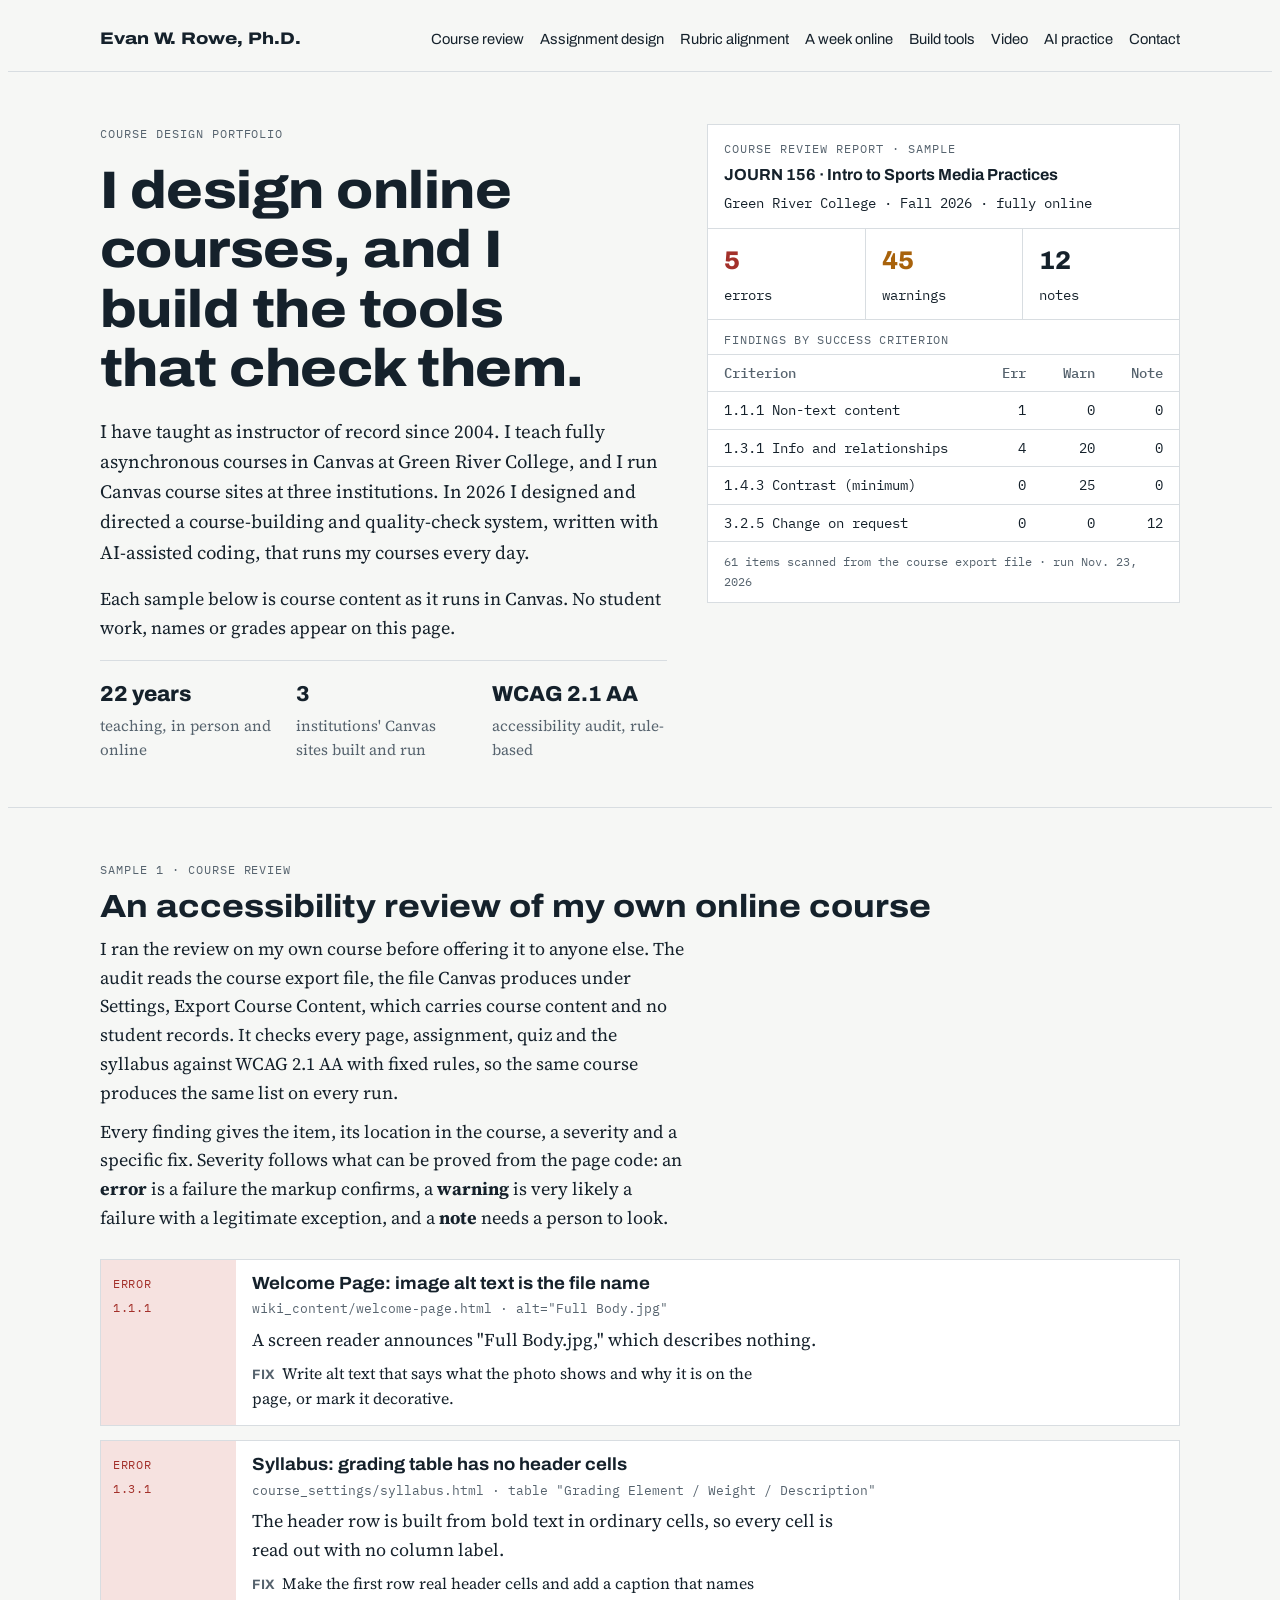
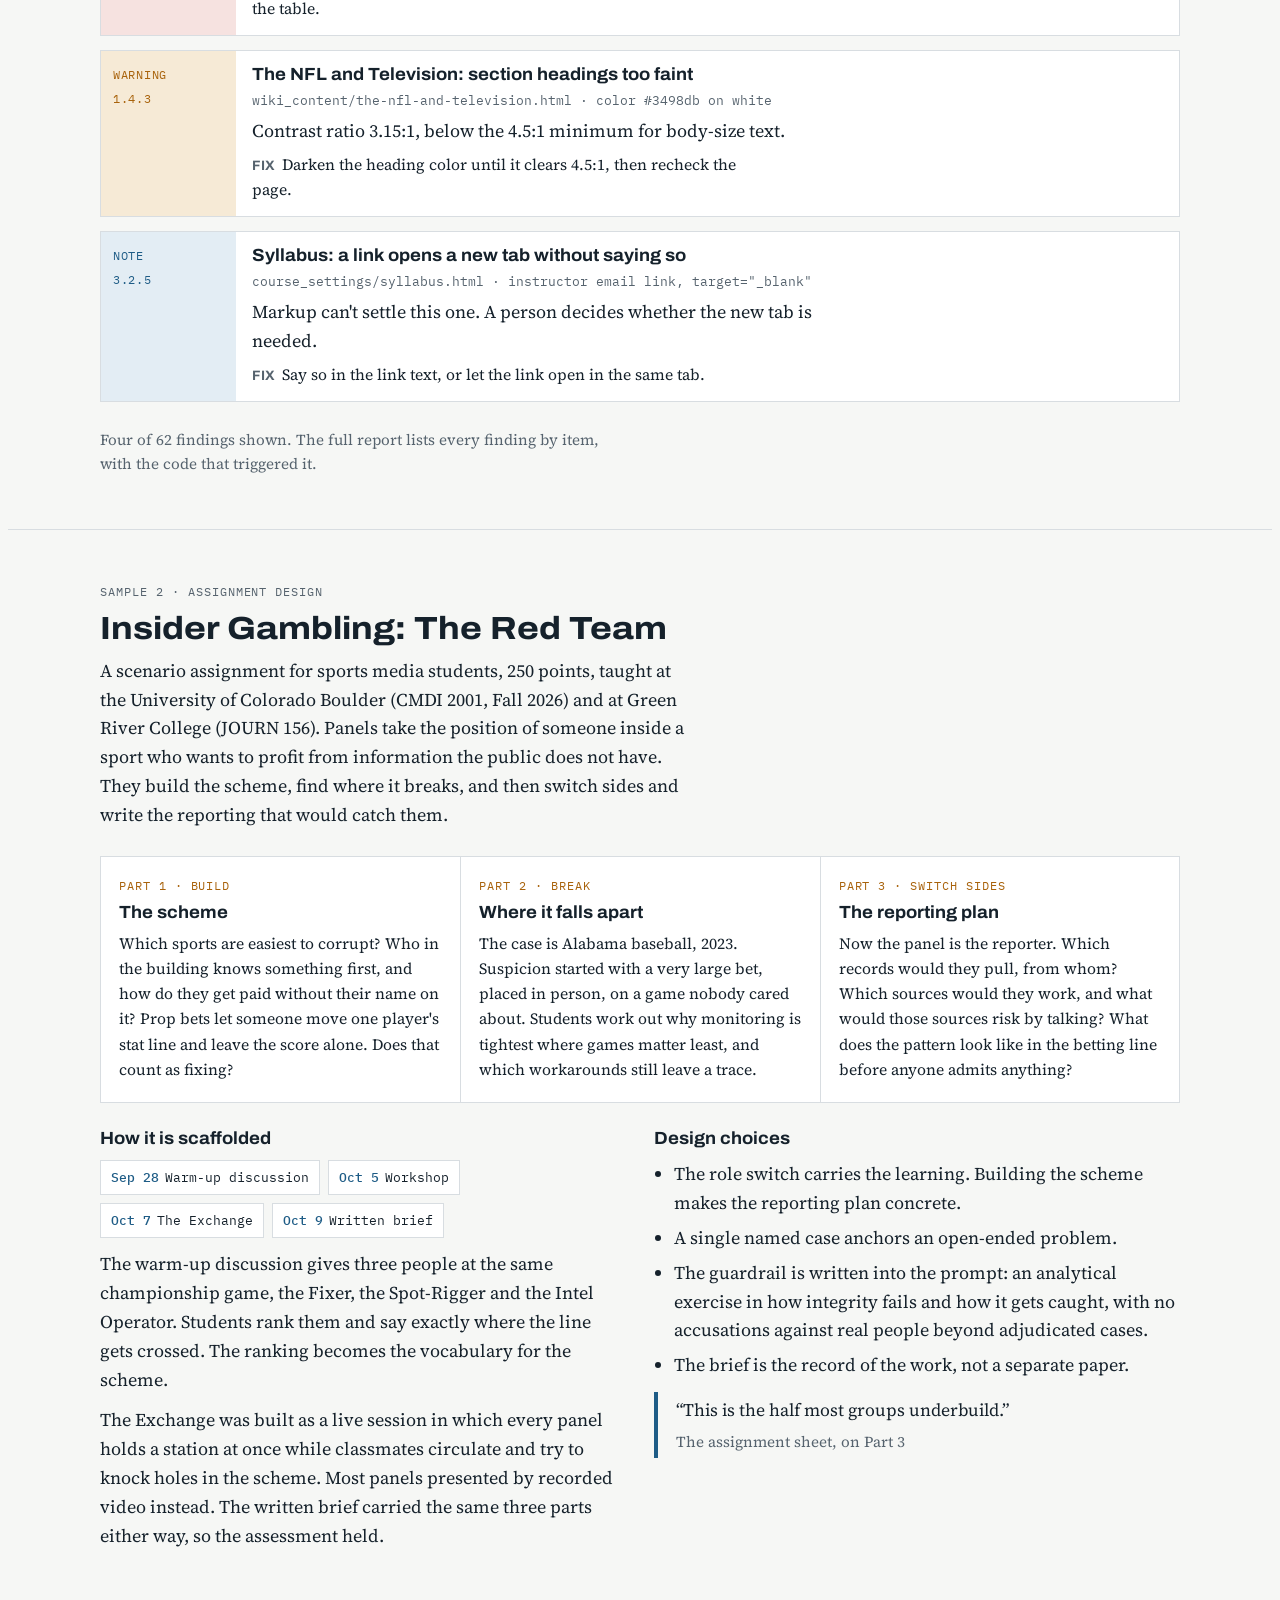
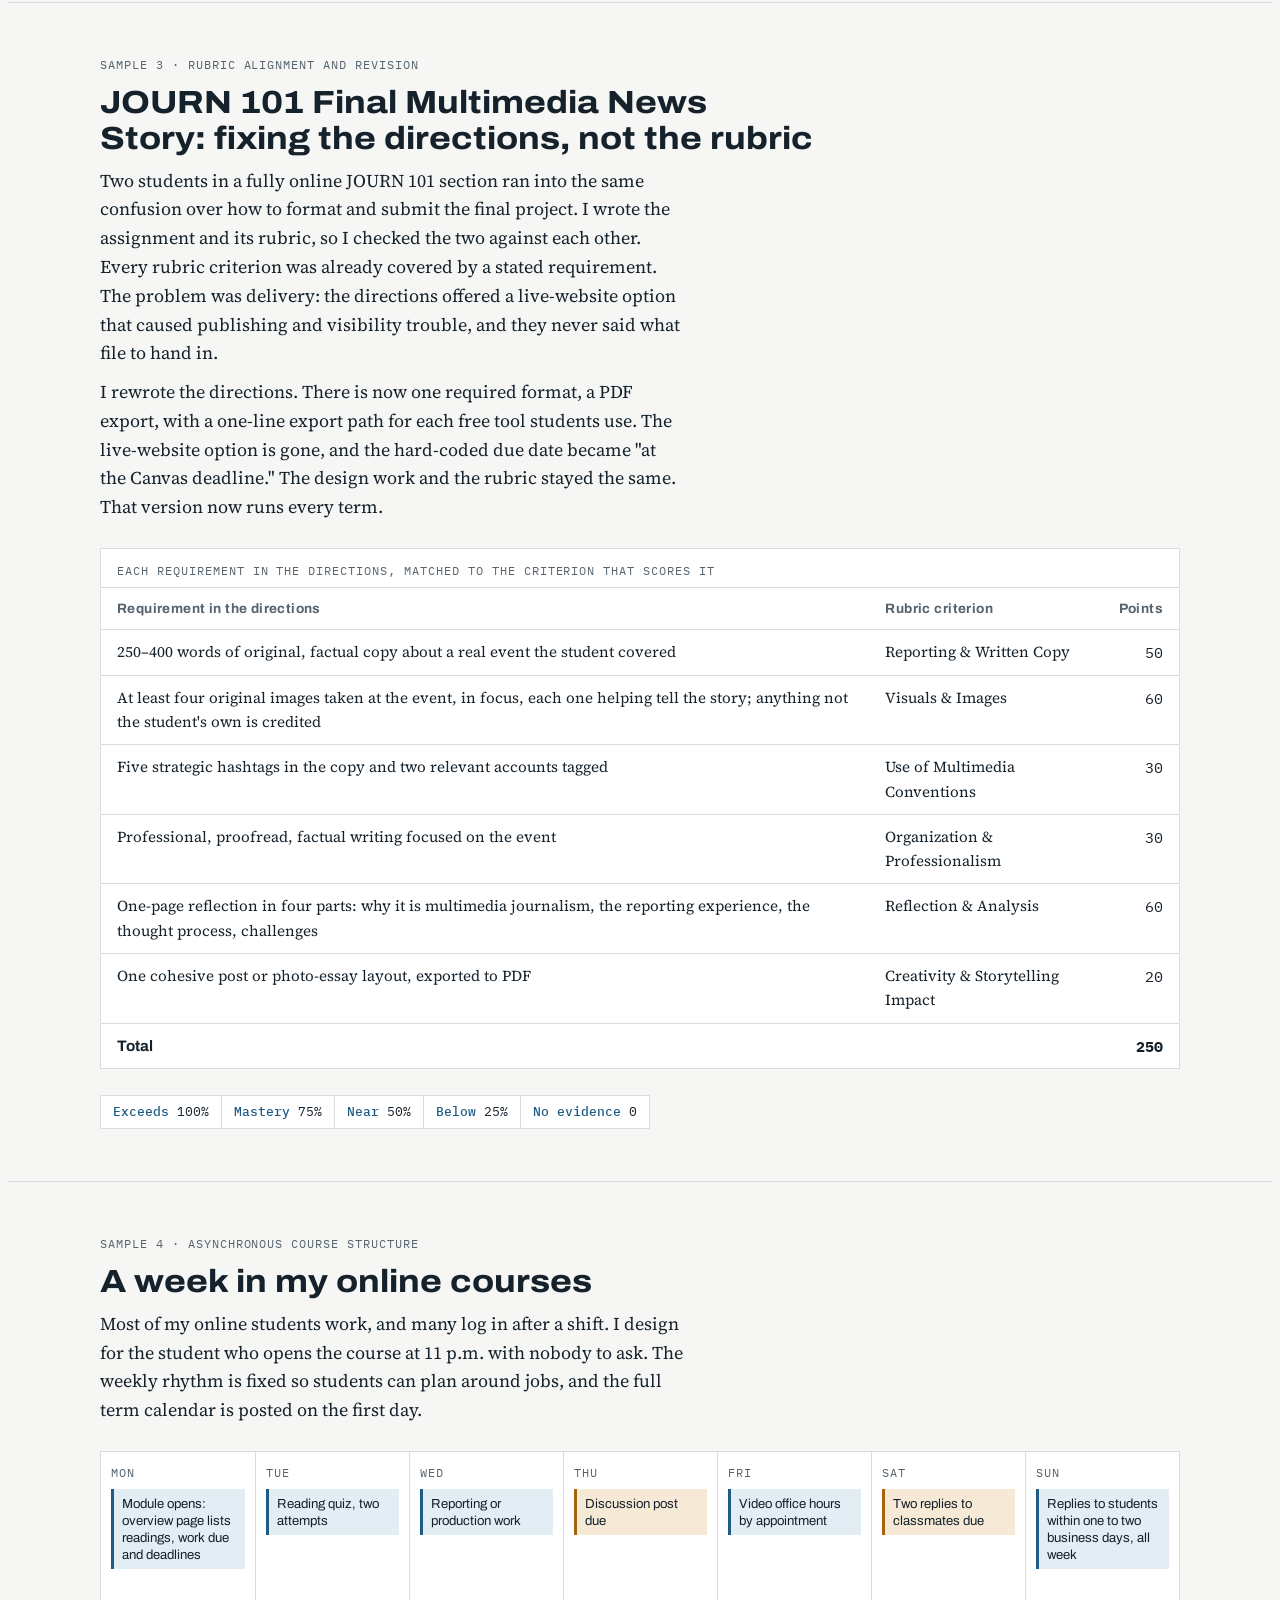
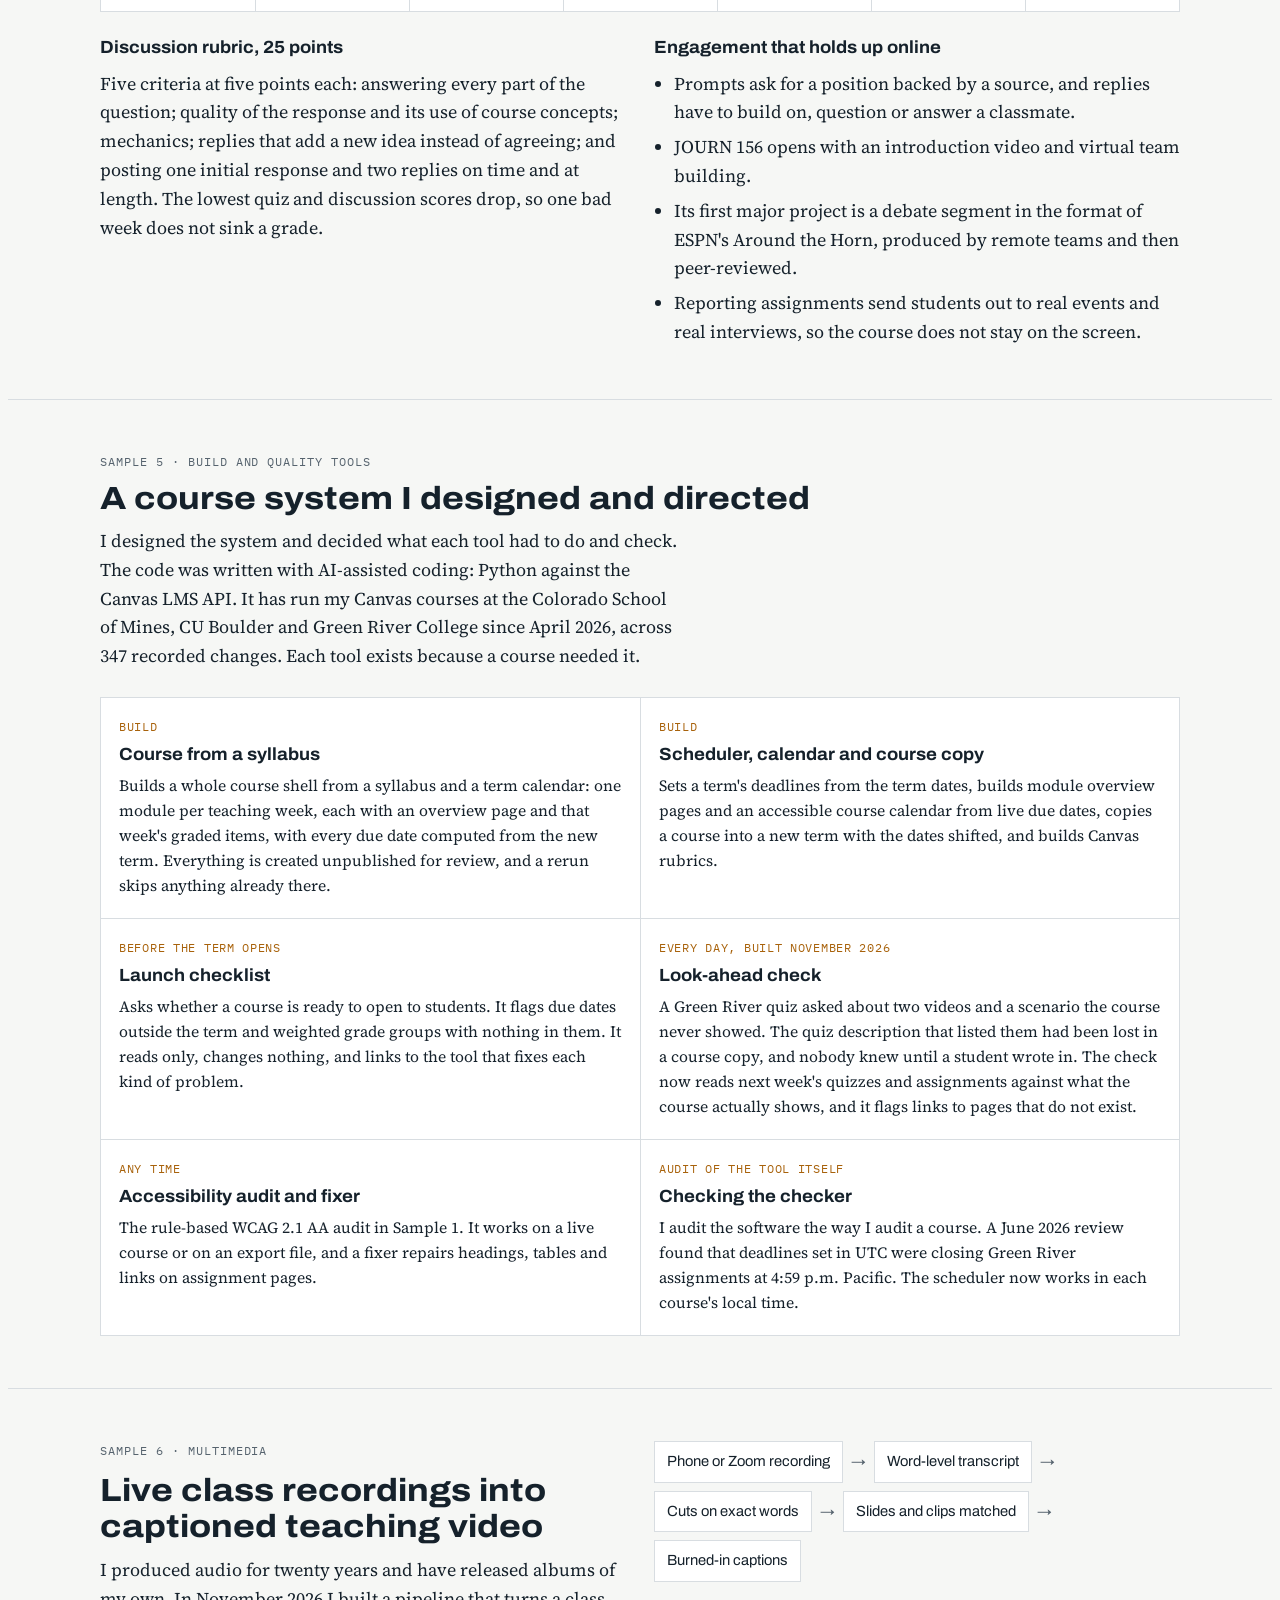
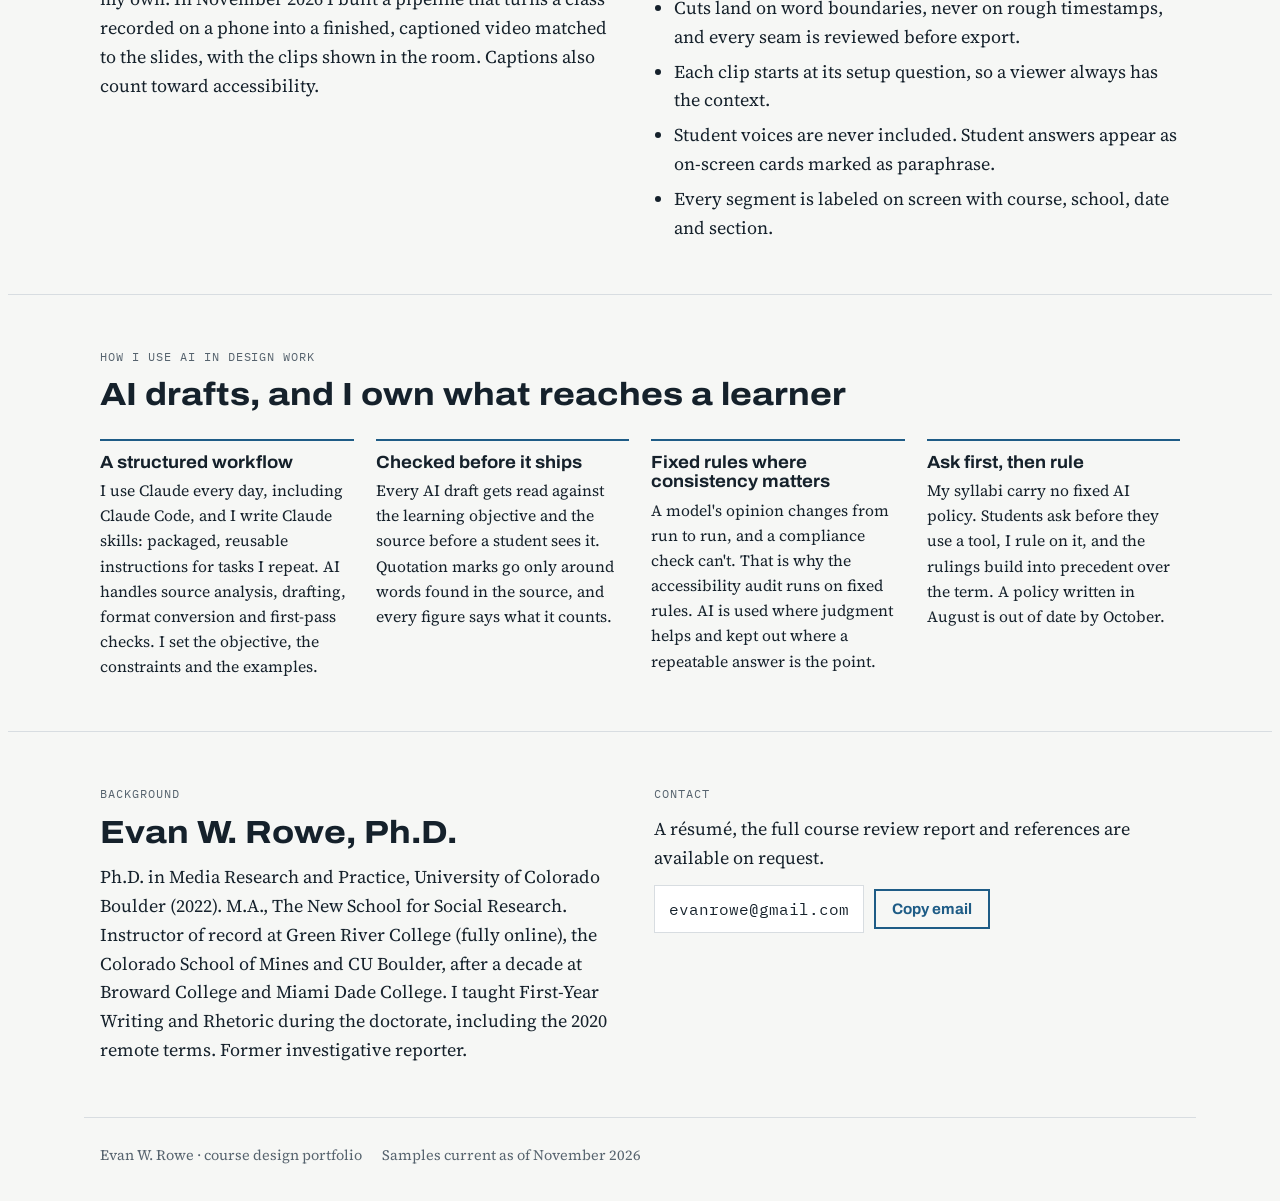
==== portfolio/index.html @ 3d738490 "Portfolio page: online course design work samples Co-Authored-By: Claude Opus 5.5 <noreply@anthropic" ====
<!DOCTYPE html>
<html lang="en">
<head>
<meta charset="UTF-8">
<meta name="viewport" content="width=device-width, initial-scale=1.0, viewport-fit=cover">
<title>Course Design Portfolio | Evan W. Rowe, PhD</title>
<meta name="description" content="Online course design work samples: a WCAG 2.1 AA course review, assignment and rubric design, a week of an asynchronous course, and the course-building tools behind them.">
<meta property="og:title" content="Course Design Portfolio | Evan W. Rowe, PhD">
<meta property="og:description" content="Work samples from fully asynchronous Canvas courses: accessibility review, assignments, rubrics and course-building tools.">
<meta property="og:url" content="https://evanwrowe.com/portfolio/">
<meta property="og:type" content="website">
<link rel="preconnect" href="https://fonts.googleapis.com">
<link rel="preconnect" href="https://fonts.gstatic.com" crossorigin>
<link rel="stylesheet" href="https://fonts.googleapis.com/css2?family=Archivo:wdth,wght@100..125,400..800&family=Source+Serif+4:opsz,wght@8..60,400;8..60,600&family=IBM+Plex+Mono:wght@400;500&display=swap">
<style>
/* Layout: a course designer's case file. Each section is one work sample, shown the way it runs in Canvas: the report, the assignment, the rubric, the week, the tools. Same visual family as the consulting site. */
:root {
  --paper: #F6F7F5;
  --panel: #FFFFFF;
  --ink: #15212B;
  --muted: #56636E;
  --line: #D8DDE1;
  --accent: #1E5C86;
  --accent-soft: #E3EDF4;
  --flag: #A8620B;
  --flag-soft: #F6EAD6;
  --err: #A3302A;
  --err-soft: #F6E2E0;
  --display: "Archivo", "Helvetica Neue", Arial, sans-serif;
  --body: "Source Serif 4", Georgia, "Times New Roman", serif;
  --mono: "IBM Plex Mono", ui-monospace, Menlo, Consolas, monospace;
}
@media (prefers-color-scheme: dark) {
  :root:not([data-theme="light"]) {
    --paper: #0F151A; --panel: #161F26; --ink: #E5EAEE; --muted: #9AA7B1;
    --line: #27323B; --accent: #78B4E0; --accent-soft: #15283A; --flag: #E6A646; --flag-soft: #2A2216;
    --err: #EE8A82; --err-soft: #2E1A19;
    color-scheme: dark;
  }
}
:root[data-theme="dark"] {
  --paper: #0F151A; --panel: #161F26; --ink: #E5EAEE; --muted: #9AA7B1;
  --line: #27323B; --accent: #78B4E0; --accent-soft: #15283A; --flag: #E6A646; --flag-soft: #2A2216;
  --err: #EE8A82; --err-soft: #2E1A19;
  color-scheme: dark;
}
body { background: var(--paper); color: var(--ink); font-family: var(--body); font-size: 18px; line-height: 1.6; }
.wrap { max-width: 1080px; margin: 0 auto; padding-left: max(16px, env(safe-area-inset-left, 0px)); padding-right: max(16px, env(safe-area-inset-right, 0px)); }
h1, h2, h3 { font-family: var(--display); font-stretch: 112%; line-height: 1.12; text-wrap: balance; margin: 0; }
h1 { font-size: clamp(2rem, 5vw, 3.3rem); font-weight: 800; letter-spacing: -0.01em; }
h2 { font-size: clamp(1.45rem, 3vw, 2rem); font-weight: 750; }
h3 { font-size: 1.1rem; font-weight: 700; font-stretch: 105%; }
p { margin: 0; max-width: 65ch; }
a { color: var(--accent); }
a:focus-visible, button:focus-visible { outline: 3px solid var(--accent); outline-offset: 3px; }
.label { font-family: var(--mono); font-size: 0.76rem; letter-spacing: 0.08em; text-transform: uppercase; color: var(--muted); }
.small { font-size: 0.95rem; color: var(--muted); }

header.top { border-bottom: 1px solid var(--line); }
header.top .wrap { display: flex; flex-wrap: wrap; gap: 8px 24px; align-items: baseline; justify-content: space-between; padding-block: 18px; }
.name { font-family: var(--display); font-weight: 800; font-stretch: 118%; font-size: 1.05rem; }
nav { display: flex; flex-wrap: wrap; gap: 6px 16px; font-family: var(--display); font-size: 0.92rem; }
nav a { color: var(--ink); text-decoration: none; }
nav a:hover { color: var(--accent); }

.hero .wrap { display: grid; grid-template-columns: 1.2fr 1fr; gap: 40px; align-items: start; padding-block: 52px 44px; }
.lede { display: grid; gap: 18px; min-width: 0; }
.lede p.big { font-size: 1.18rem; }
.facts { display: grid; grid-template-columns: repeat(auto-fit, minmax(150px, 1fr)); gap: 14px 20px; border-top: 1px solid var(--line); padding-top: 16px; }
.facts div { display: grid; gap: 2px; }
.facts b { font-family: var(--display); font-size: 1.35rem; font-weight: 800; font-variant-numeric: tabular-nums; }

.report { background: var(--panel); border: 1px solid var(--line); font-family: var(--mono); font-size: 0.88rem; min-width: 0; }
.report .head { padding: 14px 16px; border-bottom: 1px solid var(--line); display: grid; gap: 4px; }
.report .head b { font-family: var(--display); font-size: 1rem; }
.tally { display: grid; grid-template-columns: repeat(3, 1fr); border-bottom: 1px solid var(--line); }
.tally div { padding: 12px 16px; display: grid; gap: 2px; }
.tally div + div { border-left: 1px solid var(--line); }
.tally span:first-child { font-family: var(--display); font-size: 1.6rem; font-weight: 800; font-variant-numeric: tabular-nums; }
.tally .e span:first-child { color: var(--err); }
.tally .w span:first-child { color: var(--flag); }
.report table { width: 100%; border-collapse: collapse; font-variant-numeric: tabular-nums; }
.report caption { text-align: left; padding: 10px 16px 4px; color: var(--muted); font-size: 0.78rem; letter-spacing: 0.06em; text-transform: uppercase; }
.report th, .report td { text-align: left; padding: 7px 16px; border-top: 1px solid var(--line); vertical-align: top; }
.report th { font-weight: 500; color: var(--muted); }
.report td.n, .report th.n { text-align: right; }
.report .foot { padding: 10px 16px; color: var(--muted); font-size: 0.78rem; border-top: 1px solid var(--line); }

section.block { border-top: 1px solid var(--line); }
section.block > .wrap { padding-block: 52px; display: grid; gap: 26px; }
.intro { display: grid; gap: 10px; }
.two { display: grid; grid-template-columns: 1fr 1fr; gap: 28px; }
.two > div { display: grid; gap: 12px; align-content: start; min-width: 0; }

.findings { display: grid; gap: 14px; }
.finding { background: var(--panel); border: 1px solid var(--line); display: grid; grid-template-columns: 7.5em 1fr; min-width: 0; }
.finding .sev { font-family: var(--mono); font-size: 0.78rem; letter-spacing: 0.06em; text-transform: uppercase; padding: 14px 12px; display: grid; gap: 4px; align-content: start; }
.finding.error .sev { background: var(--err-soft); color: var(--err); }
.finding.warning .sev { background: var(--flag-soft); color: var(--flag); }
.finding.note .sev { background: var(--accent-soft); color: var(--accent); }
.finding .body { padding: 14px 16px; display: grid; gap: 6px; min-width: 0; }
.finding .loc { font-family: var(--mono); font-size: 0.8rem; color: var(--muted); overflow-wrap: anywhere; }
.finding .fix { font-size: 0.98rem; }
.finding .fix b { font-family: var(--display); font-size: 0.85rem; letter-spacing: 0.04em; text-transform: uppercase; color: var(--muted); margin-right: 6px; }

.parts { display: grid; grid-template-columns: repeat(3, 1fr); border: 1px solid var(--line); background: var(--panel); }
.part { padding: 20px 18px; display: grid; gap: 8px; align-content: start; min-width: 0; }
.part + .part { border-left: 1px solid var(--line); }
.part .step { font-family: var(--mono); font-size: 0.74rem; letter-spacing: 0.08em; text-transform: uppercase; color: var(--flag); }
.part p { font-size: 0.98rem; }
.timeline { display: flex; flex-wrap: wrap; gap: 8px; font-family: var(--mono); font-size: 0.82rem; }
.timeline span { border: 1px solid var(--line); background: var(--panel); padding: 6px 10px; }
.timeline span b { font-weight: 500; color: var(--accent); margin-right: 6px; }
.pull { border-left: 4px solid var(--accent); padding: 4px 0 4px 18px; display: grid; gap: 6px; }
.pull q { font-size: 1.1rem; quotes: "\201C" "\201D"; }

.tablebox { overflow-x: auto; background: var(--panel); border: 1px solid var(--line); }
table.align { border-collapse: collapse; width: 100%; min-width: 620px; font-size: 0.95rem; }
table.align caption { text-align: left; padding: 12px 16px 6px; font-family: var(--mono); font-size: 0.76rem; letter-spacing: 0.08em; text-transform: uppercase; color: var(--muted); }
table.align th, table.align td { text-align: left; padding: 10px 16px; border-top: 1px solid var(--line); vertical-align: top; }
table.align thead th { font-family: var(--display); font-size: 0.85rem; letter-spacing: 0.03em; color: var(--muted); font-weight: 700; }
table.align td.n { text-align: right; font-family: var(--mono); font-variant-numeric: tabular-nums; white-space: nowrap; }
table.align tfoot td { font-family: var(--display); font-weight: 700; }
.scale { display: flex; flex-wrap: wrap; gap: 0; font-family: var(--mono); font-size: 0.8rem; border: 1px solid var(--line); background: var(--panel); width: fit-content; max-width: 100%; }
.scale span { padding: 6px 12px; }
.scale span + span { border-left: 1px solid var(--line); }
.scale b { font-weight: 500; color: var(--accent); }

.week { display: grid; grid-template-columns: repeat(7, minmax(0, 1fr)); border: 1px solid var(--line); background: var(--panel); }
.day { padding: 12px 10px; display: grid; gap: 6px; align-content: start; min-height: 7.5em; min-width: 0; }
.day + .day { border-left: 1px solid var(--line); }
.day .d { font-family: var(--mono); font-size: 0.74rem; letter-spacing: 0.08em; text-transform: uppercase; color: var(--muted); }
.chip { font-family: var(--display); font-size: 0.82rem; line-height: 1.3; padding: 6px 8px; background: var(--accent-soft); color: var(--ink); border-left: 3px solid var(--accent); }
.chip.due { background: var(--flag-soft); border-left-color: var(--flag); }
ul.plain { margin: 0; padding-left: 1.1em; display: grid; gap: 6px; }
ul.plain li { max-width: 65ch; }

.tools { display: grid; grid-template-columns: repeat(2, 1fr); gap: 0; border: 1px solid var(--line); background: var(--panel); }
.tool { padding: 20px 18px; display: grid; gap: 8px; align-content: start; min-width: 0; border-top: 1px solid var(--line); }
.tool:nth-child(-n+2) { border-top: 0; }
.tool:nth-child(even) { border-left: 1px solid var(--line); }
.tool p { font-size: 0.98rem; }
.tool .when { font-family: var(--mono); font-size: 0.74rem; letter-spacing: 0.06em; text-transform: uppercase; color: var(--flag); }

.pipeline { display: flex; flex-wrap: wrap; gap: 8px; align-items: center; font-family: var(--display); font-size: 0.92rem; }
.pipeline span { border: 1px solid var(--line); background: var(--panel); padding: 8px 12px; }
.pipeline i { font-style: normal; color: var(--muted); }

.practice { display: grid; grid-template-columns: repeat(auto-fit, minmax(240px, 1fr)); gap: 22px; }
.practice div { display: grid; gap: 6px; align-content: start; border-top: 2px solid var(--accent); padding-top: 12px; }
.practice p { font-size: 0.98rem; }

.contact-line { display: flex; flex-wrap: wrap; gap: 10px; align-items: center; }
.email { font-family: var(--mono); font-size: 1.02rem; background: var(--panel); border: 1px solid var(--line); padding: 10px 14px; user-select: all; }
.btn { font-family: var(--display); font-weight: 700; font-size: 0.95rem; padding: 10px 16px; border: 2px solid var(--accent); background: transparent; color: var(--accent); cursor: pointer; }
#copied { font-family: var(--mono); font-size: 0.85rem; color: var(--muted); }
footer .wrap { padding-block: 26px; color: var(--muted); font-size: 0.9rem; display: flex; flex-wrap: wrap; gap: 8px 20px; border-top: 1px solid var(--line); }

@media (max-width: 860px) {
  .hero .wrap, .two { grid-template-columns: 1fr; }
  .parts, .tools { grid-template-columns: 1fr; }
  .part + .part { border-left: 0; border-top: 1px solid var(--line); }
  .tool:nth-child(even) { border-left: 0; }
  .tool:nth-child(2) { border-top: 1px solid var(--line); }
  .week { grid-template-columns: 1fr; }
  .day { min-height: 0; grid-template-columns: 4.5em 1fr; align-items: start; }
  .day + .day { border-left: 0; border-top: 1px solid var(--line); }
  .finding { grid-template-columns: 1fr; }
}
</style>
</head>
<body>
<header class="top">
  <div class="wrap">
    <div class="name">Evan W. Rowe, Ph.D.</div>
    <nav aria-label="Sections">
      <a href="#review">Course review</a>
      <a href="#assignment">Assignment design</a>
      <a href="#rubric">Rubric alignment</a>
      <a href="#week">A week online</a>
      <a href="#tools">Build tools</a>
      <a href="#video">Video</a>
      <a href="#ai">AI practice</a>
      <a href="#contact">Contact</a>
    </nav>
  </div>
</header>

<main>
<section class="hero">
  <div class="wrap">
    <div class="lede">
      <span class="label">Course design portfolio</span>
      <h1>I design online courses, and I build the tools that check them.</h1>
      <p class="big">I have taught as instructor of record since 2004. I teach fully asynchronous courses in Canvas at Green River College, and I run Canvas course sites at three institutions. In 2026 I designed and directed a course-building and quality-check system, written with AI-assisted coding, that runs my courses every day.</p>
      <p>Each sample below is course content as it runs in Canvas. No student work, names or grades appear on this page.</p>
      <div class="facts">
        <div><b>22 years</b><span class="small">teaching, in person and online</span></div>
        <div><b>3</b><span class="small">institutions' Canvas sites built and run</span></div>
        <div><b>WCAG 2.1 AA</b><span class="small">accessibility audit, rule-based</span></div>
      </div>
    </div>

    <aside class="report" aria-label="Course review summary">
      <div class="head">
        <span class="label">Course review report · sample</span>
        <b>JOURN 156 · Intro to Sports Media Practices</b>
        <span>Green River College · Fall 2026 · fully online</span>
      </div>
      <div class="tally">
        <div class="e"><span>5</span><span>errors</span></div>
        <div class="w"><span>45</span><span>warnings</span></div>
        <div><span>12</span><span>notes</span></div>
      </div>
      <table>
        <caption>Findings by success criterion</caption>
        <thead><tr><th scope="col">Criterion</th><th scope="col" class="n">Err</th><th scope="col" class="n">Warn</th><th scope="col" class="n">Note</th></tr></thead>
        <tbody>
          <tr><td>1.1.1 Non-text content</td><td class="n">1</td><td class="n">0</td><td class="n">0</td></tr>
          <tr><td>1.3.1 Info and relationships</td><td class="n">4</td><td class="n">20</td><td class="n">0</td></tr>
          <tr><td>1.4.3 Contrast (minimum)</td><td class="n">0</td><td class="n">25</td><td class="n">0</td></tr>
          <tr><td>3.2.5 Change on request</td><td class="n">0</td><td class="n">0</td><td class="n">12</td></tr>
        </tbody>
      </table>
      <div class="foot">61 items scanned from the course export file · run Nov. 23, 2026</div>
    </aside>
  </div>
</section>

<section class="block" id="review">
  <div class="wrap">
    <div class="intro">
      <span class="label">Sample 1 · Course review</span>
      <h2>An accessibility review of my own online course</h2>
      <p>I ran the review on my own course before offering it to anyone else. The audit reads the course export file, the file Canvas produces under Settings, Export Course Content, which carries course content and no student records. It checks every page, assignment, quiz and the syllabus against WCAG 2.1 AA with fixed rules, so the same course produces the same list on every run.</p>
      <p>Every finding gives the item, its location in the course, a severity and a specific fix. Severity follows what can be proved from the page code: an <b>error</b> is a failure the markup confirms, a <b>warning</b> is very likely a failure with a legitimate exception, and a <b>note</b> needs a person to look.</p>
    </div>
    <div class="findings">
      <article class="finding error">
        <div class="sev">Error<span>1.1.1</span></div>
        <div class="body">
          <h3>Welcome Page: image alt text is the file name</h3>
          <div class="loc">wiki_content/welcome-page.html · alt="Full Body.jpg"</div>
          <p>A screen reader announces "Full Body.jpg," which describes nothing.</p>
          <p class="fix"><b>Fix</b>Write alt text that says what the photo shows and why it is on the page, or mark it decorative.</p>
        </div>
      </article>
      <article class="finding error">
        <div class="sev">Error<span>1.3.1</span></div>
        <div class="body">
          <h3>Syllabus: grading table has no header cells</h3>
          <div class="loc">course_settings/syllabus.html · table "Grading Element / Weight / Description"</div>
          <p>The header row is built from bold text in ordinary cells, so every cell is read out with no column label.</p>
          <p class="fix"><b>Fix</b>Make the first row real header cells and add a caption that names the table.</p>
        </div>
      </article>
      <article class="finding warning">
        <div class="sev">Warning<span>1.4.3</span></div>
        <div class="body">
          <h3>The NFL and Television: section headings too faint</h3>
          <div class="loc">wiki_content/the-nfl-and-television.html · color #3498db on white</div>
          <p>Contrast ratio 3.15:1, below the 4.5:1 minimum for body-size text.</p>
          <p class="fix"><b>Fix</b>Darken the heading color until it clears 4.5:1, then recheck the page.</p>
        </div>
      </article>
      <article class="finding note">
        <div class="sev">Note<span>3.2.5</span></div>
        <div class="body">
          <h3>Syllabus: a link opens a new tab without saying so</h3>
          <div class="loc">course_settings/syllabus.html · instructor email link, target="_blank"</div>
          <p>Markup can't settle this one. A person decides whether the new tab is needed.</p>
          <p class="fix"><b>Fix</b>Say so in the link text, or let the link open in the same tab.</p>
        </div>
      </article>
    </div>
    <p class="small">Four of 62 findings shown. The full report lists every finding by item, with the code that triggered it.</p>
  </div>
</section>

<section class="block" id="assignment">
  <div class="wrap">
    <div class="intro">
      <span class="label">Sample 2 · Assignment design</span>
      <h2>Insider Gambling: The Red Team</h2>
      <p>A scenario assignment for sports media students, 250 points, taught at the University of Colorado Boulder (CMDI 2001, Fall 2026) and at Green River College (JOURN 156). Panels take the position of someone inside a sport who wants to profit from information the public does not have. They build the scheme, find where it breaks, and then switch sides and write the reporting that would catch them.</p>
    </div>
    <div class="parts">
      <div class="part">
        <span class="step">Part 1 · Build</span>
        <h3>The scheme</h3>
        <p>Which sports are easiest to corrupt? Who in the building knows something first, and how do they get paid without their name on it? Prop bets let someone move one player's stat line and leave the score alone. Does that count as fixing?</p>
      </div>
      <div class="part">
        <span class="step">Part 2 · Break</span>
        <h3>Where it falls apart</h3>
        <p>The case is Alabama baseball, 2023. Suspicion started with a very large bet, placed in person, on a game nobody cared about. Students work out why monitoring is tightest where games matter least, and which workarounds still leave a trace.</p>
      </div>
      <div class="part">
        <span class="step">Part 3 · Switch sides</span>
        <h3>The reporting plan</h3>
        <p>Now the panel is the reporter. Which records would they pull, from whom? Which sources would they work, and what would those sources risk by talking? What does the pattern look like in the betting line before anyone admits anything?</p>
      </div>
    </div>
    <div class="two">
      <div>
        <h3>How it is scaffolded</h3>
        <div class="timeline" aria-label="Assignment sequence">
          <span><b>Sep 28</b>Warm-up discussion</span>
          <span><b>Oct 5</b>Workshop</span>
          <span><b>Oct 7</b>The Exchange</span>
          <span><b>Oct 9</b>Written brief</span>
        </div>
        <p>The warm-up discussion gives three people at the same championship game, the Fixer, the Spot-Rigger and the Intel Operator. Students rank them and say exactly where the line gets crossed. The ranking becomes the vocabulary for the scheme.</p>
        <p>The Exchange was built as a live session in which every panel holds a station at once while classmates circulate and try to knock holes in the scheme. Most panels presented by recorded video instead. The written brief carried the same three parts either way, so the assessment held.</p>
      </div>
      <div>
        <h3>Design choices</h3>
        <ul class="plain">
          <li>The role switch carries the learning. Building the scheme makes the reporting plan concrete.</li>
          <li>A single named case anchors an open-ended problem.</li>
          <li>The guardrail is written into the prompt: an analytical exercise in how integrity fails and how it gets caught, with no accusations against real people beyond adjudicated cases.</li>
          <li>The brief is the record of the work, not a separate paper.</li>
        </ul>
        <div class="pull">
          <q>This is the half most groups underbuild.</q>
          <span class="small">The assignment sheet, on Part 3</span>
        </div>
      </div>
    </div>
  </div>
</section>

<section class="block" id="rubric">
  <div class="wrap">
    <div class="intro">
      <span class="label">Sample 3 · Rubric alignment and revision</span>
      <h2>JOURN 101 Final Multimedia News Story: fixing the directions, not the rubric</h2>
      <p>Two students in a fully online JOURN 101 section ran into the same confusion over how to format and submit the final project. I wrote the assignment and its rubric, so I checked the two against each other. Every rubric criterion was already covered by a stated requirement. The problem was delivery: the directions offered a live-website option that caused publishing and visibility trouble, and they never said what file to hand in.</p>
      <p>I rewrote the directions. There is now one required format, a PDF export, with a one-line export path for each free tool students use. The live-website option is gone, and the hard-coded due date became "at the Canvas deadline." The design work and the rubric stayed the same. That version now runs every term.</p>
    </div>
    <div class="tablebox">
      <table class="align">
        <caption>Each requirement in the directions, matched to the criterion that scores it</caption>
        <thead>
          <tr><th scope="col">Requirement in the directions</th><th scope="col">Rubric criterion</th><th scope="col" class="n">Points</th></tr>
        </thead>
        <tbody>
          <tr><td>250–400 words of original, factual copy about a real event the student covered</td><td>Reporting &amp; Written Copy</td><td class="n">50</td></tr>
          <tr><td>At least four original images taken at the event, in focus, each one helping tell the story; anything not the student's own is credited</td><td>Visuals &amp; Images</td><td class="n">60</td></tr>
          <tr><td>Five strategic hashtags in the copy and two relevant accounts tagged</td><td>Use of Multimedia Conventions</td><td class="n">30</td></tr>
          <tr><td>Professional, proofread, factual writing focused on the event</td><td>Organization &amp; Professionalism</td><td class="n">30</td></tr>
          <tr><td>One-page reflection in four parts: why it is multimedia journalism, the reporting experience, the thought process, challenges</td><td>Reflection &amp; Analysis</td><td class="n">60</td></tr>
          <tr><td>One cohesive post or photo-essay layout, exported to PDF</td><td>Creativity &amp; Storytelling Impact</td><td class="n">20</td></tr>
        </tbody>
        <tfoot>
          <tr><td colspan="2">Total</td><td class="n">250</td></tr>
        </tfoot>
      </table>
    </div>
    <div class="scale" aria-label="Rating scale">
      <span><b>Exceeds</b> 100%</span><span><b>Mastery</b> 75%</span><span><b>Near</b> 50%</span><span><b>Below</b> 25%</span><span><b>No evidence</b> 0</span>
    </div>
  </div>
</section>

<section class="block" id="week">
  <div class="wrap">
    <div class="intro">
      <span class="label">Sample 4 · Asynchronous course structure</span>
      <h2>A week in my online courses</h2>
      <p>Most of my online students work, and many log in after a shift. I design for the student who opens the course at 11 p.m. with nobody to ask. The weekly rhythm is fixed so students can plan around jobs, and the full term calendar is posted on the first day.</p>
    </div>
    <div class="week" role="list" aria-label="Weekly rhythm">
      <div class="day" role="listitem"><span class="d">Mon</span><span class="chip">Module opens: overview page lists readings, work due and deadlines</span></div>
      <div class="day" role="listitem"><span class="d">Tue</span><span class="chip">Reading quiz, two attempts</span></div>
      <div class="day" role="listitem"><span class="d">Wed</span><span class="chip">Reporting or production work</span></div>
      <div class="day" role="listitem"><span class="d">Thu</span><span class="chip due">Discussion post due</span></div>
      <div class="day" role="listitem"><span class="d">Fri</span><span class="chip">Video office hours by appointment</span></div>
      <div class="day" role="listitem"><span class="d">Sat</span><span class="chip due">Two replies to classmates due</span></div>
      <div class="day" role="listitem"><span class="d">Sun</span><span class="chip">Replies to students within one to two business days, all week</span></div>
    </div>
    <div class="two">
      <div>
        <h3>Discussion rubric, 25 points</h3>
        <p>Five criteria at five points each: answering every part of the question; quality of the response and its use of course concepts; mechanics; replies that add a new idea instead of agreeing; and posting one initial response and two replies on time and at length. The lowest quiz and discussion scores drop, so one bad week does not sink a grade.</p>
      </div>
      <div>
        <h3>Engagement that holds up online</h3>
        <ul class="plain">
          <li>Prompts ask for a position backed by a source, and replies have to build on, question or answer a classmate.</li>
          <li>JOURN 156 opens with an introduction video and virtual team building.</li>
          <li>Its first major project is a debate segment in the format of ESPN's Around the Horn, produced by remote teams and then peer-reviewed.</li>
          <li>Reporting assignments send students out to real events and real interviews, so the course does not stay on the screen.</li>
        </ul>
      </div>
    </div>
  </div>
</section>

<section class="block" id="tools">
  <div class="wrap">
    <div class="intro">
      <span class="label">Sample 5 · Build and quality tools</span>
      <h2>A course system I designed and directed</h2>
      <p>I designed the system and decided what each tool had to do and check. The code was written with AI-assisted coding: Python against the Canvas LMS API. It has run my Canvas courses at the Colorado School of Mines, CU Boulder and Green River College since April 2026, across 347 recorded changes. Each tool exists because a course needed it.</p>
    </div>
    <div class="tools">
      <div class="tool">
        <span class="when">Build</span>
        <h3>Course from a syllabus</h3>
        <p>Builds a whole course shell from a syllabus and a term calendar: one module per teaching week, each with an overview page and that week's graded items, with every due date computed from the new term. Everything is created unpublished for review, and a rerun skips anything already there.</p>
      </div>
      <div class="tool">
        <span class="when">Build</span>
        <h3>Scheduler, calendar and course copy</h3>
        <p>Sets a term's deadlines from the term dates, builds module overview pages and an accessible course calendar from live due dates, copies a course into a new term with the dates shifted, and builds Canvas rubrics.</p>
      </div>
      <div class="tool">
        <span class="when">Before the term opens</span>
        <h3>Launch checklist</h3>
        <p>Asks whether a course is ready to open to students. It flags due dates outside the term and weighted grade groups with nothing in them. It reads only, changes nothing, and links to the tool that fixes each kind of problem.</p>
      </div>
      <div class="tool">
        <span class="when">Every day, built November 2026</span>
        <h3>Look-ahead check</h3>
        <p>A Green River quiz asked about two videos and a scenario the course never showed. The quiz description that listed them had been lost in a course copy, and nobody knew until a student wrote in. The check now reads next week's quizzes and assignments against what the course actually shows, and it flags links to pages that do not exist.</p>
      </div>
      <div class="tool">
        <span class="when">Any time</span>
        <h3>Accessibility audit and fixer</h3>
        <p>The rule-based WCAG 2.1 AA audit in Sample 1. It works on a live course or on an export file, and a fixer repairs headings, tables and links on assignment pages.</p>
      </div>
      <div class="tool">
        <span class="when">Audit of the tool itself</span>
        <h3>Checking the checker</h3>
        <p>I audit the software the way I audit a course. A June 2026 review found that deadlines set in UTC were closing Green River assignments at 4:59 p.m. Pacific. The scheduler now works in each course's local time.</p>
      </div>
    </div>
  </div>
</section>

<section class="block" id="video">
  <div class="wrap">
    <div class="two">
      <div>
        <span class="label">Sample 6 · Multimedia</span>
        <h2>Live class recordings into captioned teaching video</h2>
        <p>I produced audio for twenty years and have released albums of my own. In November 2026 I built a pipeline that turns a class recorded on a phone into a finished, captioned video matched to the slides, with the clips shown in the room. Captions also count toward accessibility.</p>
      </div>
      <div>
        <div class="pipeline" aria-label="Video pipeline">
          <span>Phone or Zoom recording</span><i>→</i><span>Word-level transcript</span><i>→</i><span>Cuts on exact words</span><i>→</i><span>Slides and clips matched</span><i>→</i><span>Burned-in captions</span>
        </div>
        <ul class="plain">
          <li>Cuts land on word boundaries, never on rough timestamps, and every seam is reviewed before export.</li>
          <li>Each clip starts at its setup question, so a viewer always has the context.</li>
          <li>Student voices are never included. Student answers appear as on-screen cards marked as paraphrase.</li>
          <li>Every segment is labeled on screen with course, school, date and section.</li>
        </ul>
      </div>
    </div>
  </div>
</section>

<section class="block" id="ai">
  <div class="wrap">
    <div class="intro">
      <span class="label">How I use AI in design work</span>
      <h2>AI drafts, and I own what reaches a learner</h2>
    </div>
    <div class="practice">
      <div>
        <h3>A structured workflow</h3>
        <p>I use Claude every day, including Claude Code, and I write Claude skills: packaged, reusable instructions for tasks I repeat. AI handles source analysis, drafting, format conversion and first-pass checks. I set the objective, the constraints and the examples.</p>
      </div>
      <div>
        <h3>Checked before it ships</h3>
        <p>Every AI draft gets read against the learning objective and the source before a student sees it. Quotation marks go only around words found in the source, and every figure says what it counts.</p>
      </div>
      <div>
        <h3>Fixed rules where consistency matters</h3>
        <p>A model's opinion changes from run to run, and a compliance check can't. That is why the accessibility audit runs on fixed rules. AI is used where judgment helps and kept out where a repeatable answer is the point.</p>
      </div>
      <div>
        <h3>Ask first, then rule</h3>
        <p>My syllabi carry no fixed AI policy. Students ask before they use a tool, I rule on it, and the rulings build into precedent over the term. A policy written in August is out of date by October.</p>
      </div>
    </div>
  </div>
</section>

<section class="block" id="contact">
  <div class="wrap">
    <div class="two">
      <div>
        <span class="label">Background</span>
        <h2>Evan W. Rowe, Ph.D.</h2>
        <p>Ph.D. in Media Research and Practice, University of Colorado Boulder (2022). M.A., The New School for Social Research. Instructor of record at Green River College (fully online), the Colorado School of Mines and CU Boulder, after a decade at Broward College and Miami Dade College. I taught First-Year Writing and Rhetoric during the doctorate, including the 2020 remote terms. Former investigative reporter.</p>
      </div>
      <div>
        <span class="label">Contact</span>
        <p>A résumé, the full course review report and references are available on request.</p>
        <div class="contact-line">
          <span class="email" id="email">evanrowe@gmail.com</span>
          <button class="btn" id="copy" type="button">Copy email</button>
          <span id="copied" aria-live="polite"></span>
        </div>
      </div>
    </div>
  </div>
</section>
</main>

<footer>
  <div class="wrap">
    <span>Evan W. Rowe · course design portfolio</span>
    <span>Samples current as of November 2026</span>
  </div>
</footer>

<script>
document.getElementById("copy").addEventListener("click", function () {
  var out = document.getElementById("copied");
  var text = document.getElementById("email").textContent.trim();
  function selectIt() {
    var r = document.createRange(); r.selectNodeContents(document.getElementById("email"));
    var s = window.getSelection(); s.removeAllRanges(); s.addRange(r);
    out.textContent = "Selected. Press Ctrl+C to copy.";
  }
  try {
    navigator.clipboard.writeText(text).then(function () { out.textContent = "Copied."; }, selectIt);
  } catch (e) { selectIt(); }
});
</script>

</body>
</html>
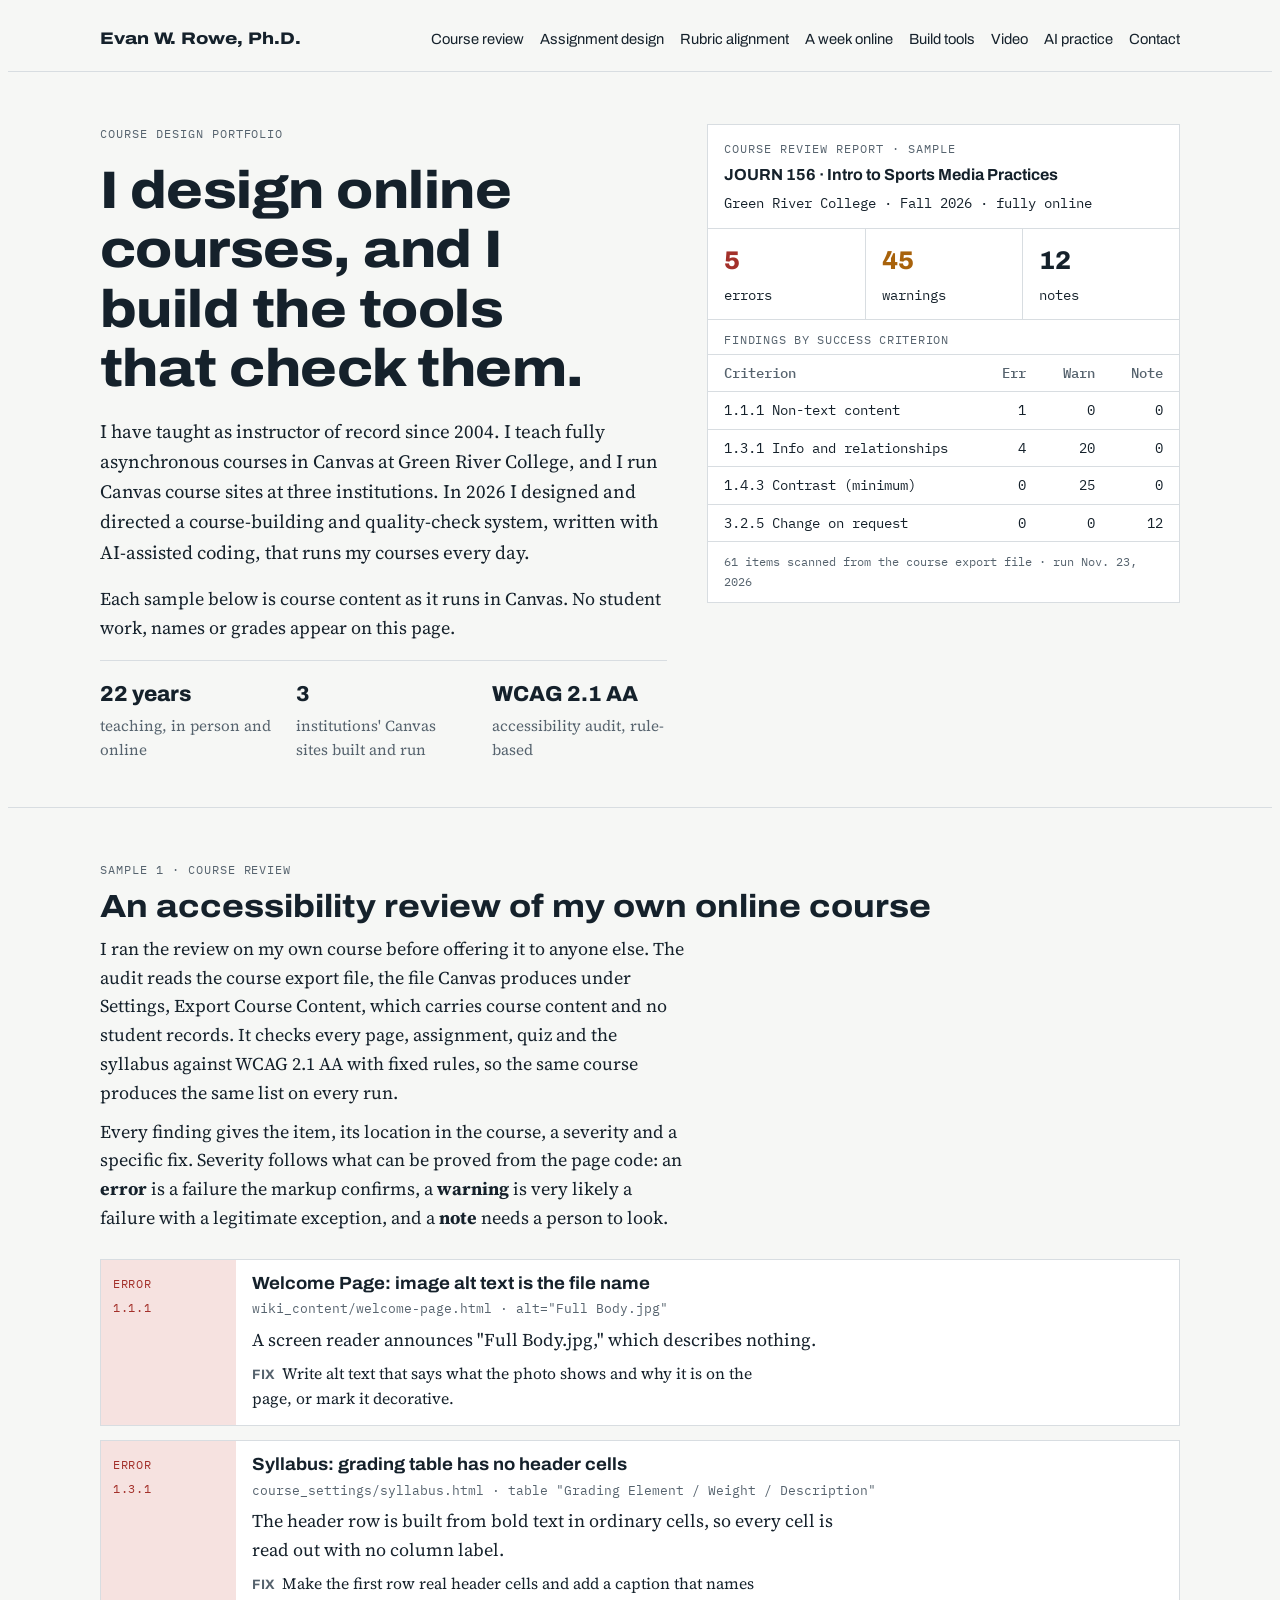
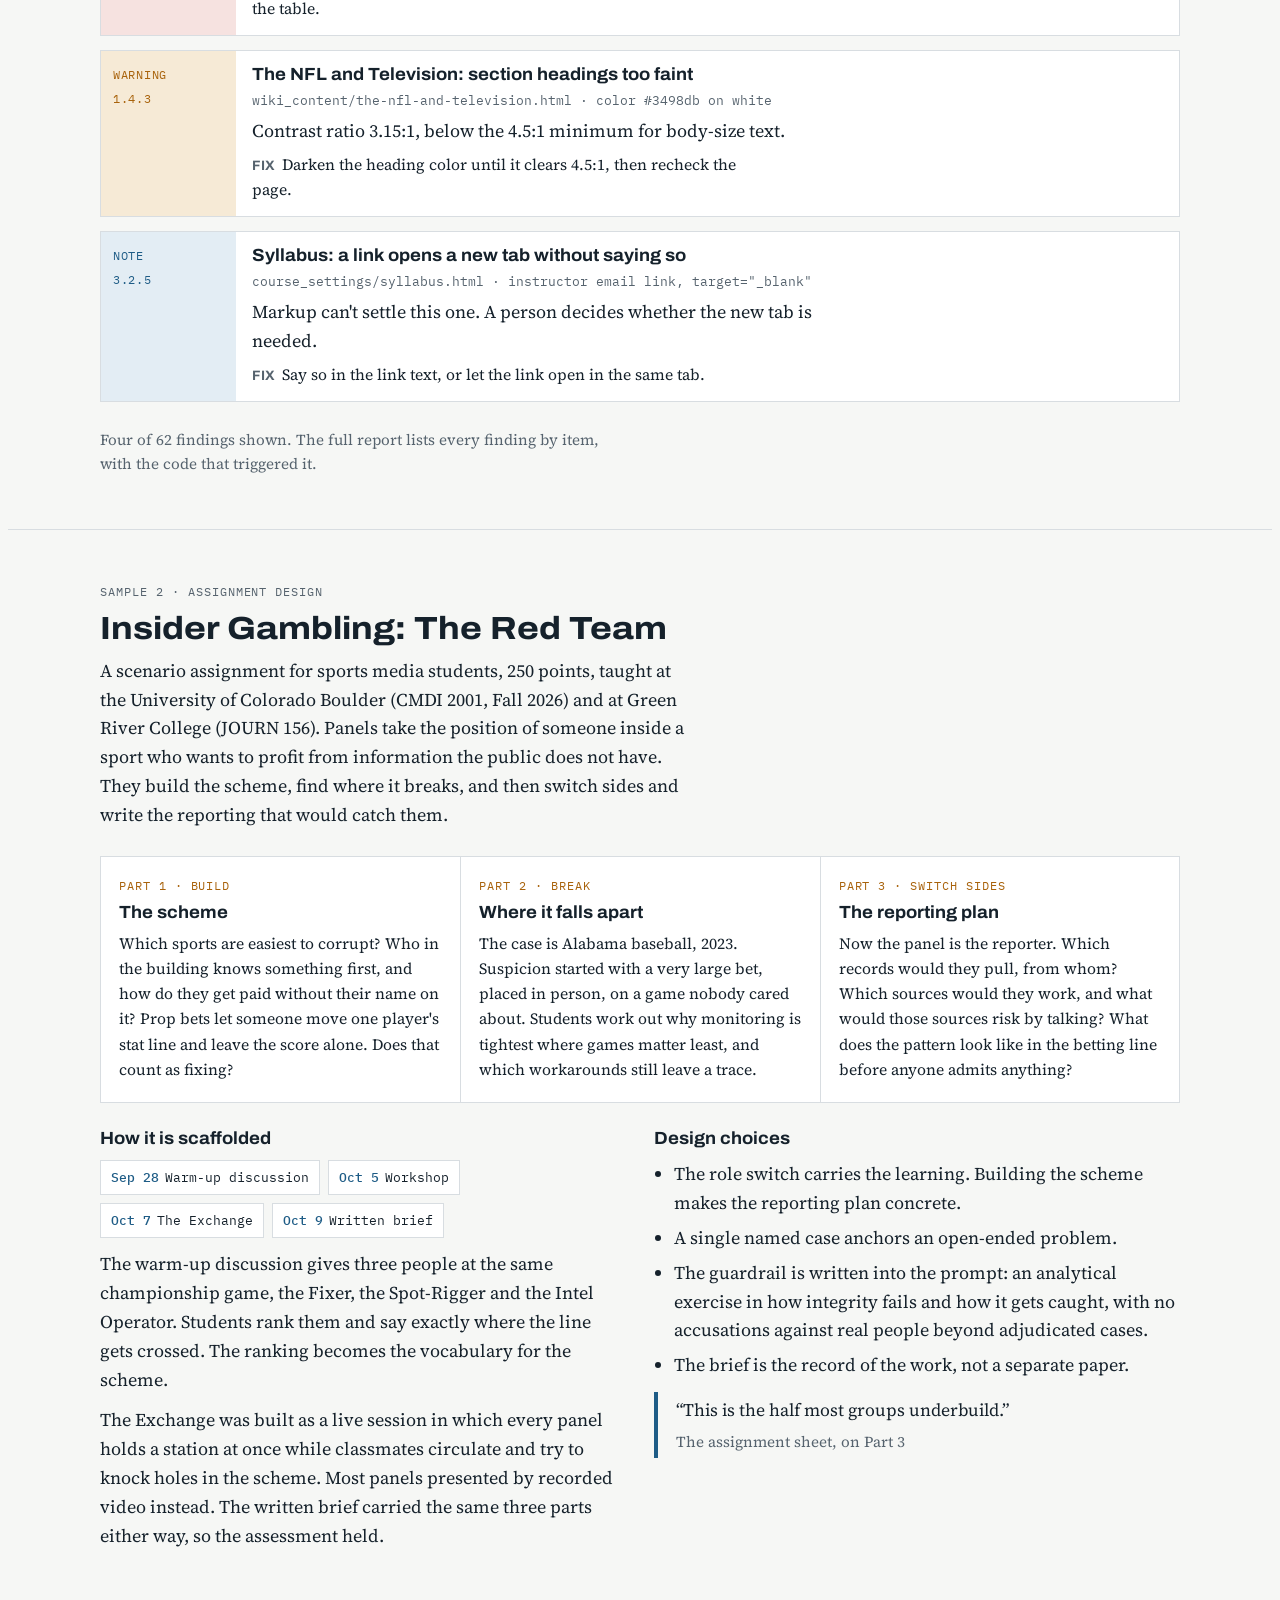
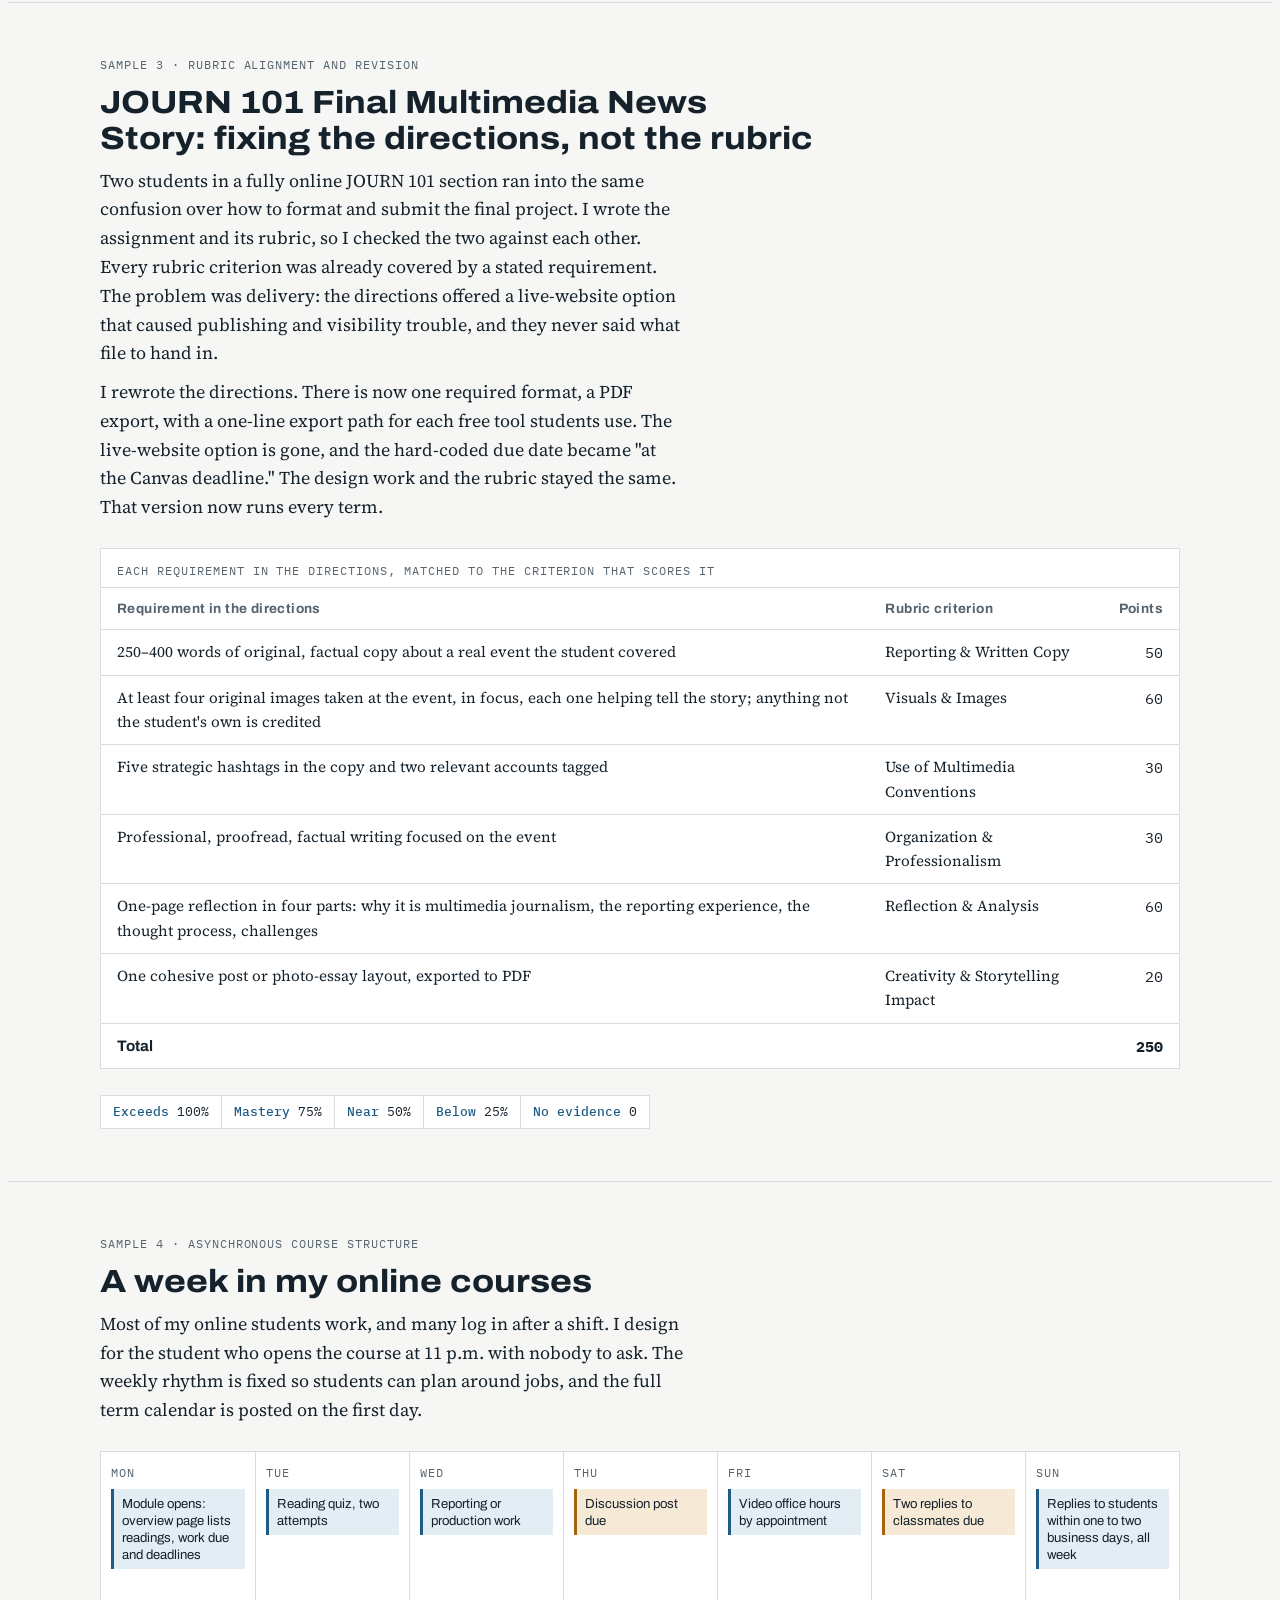
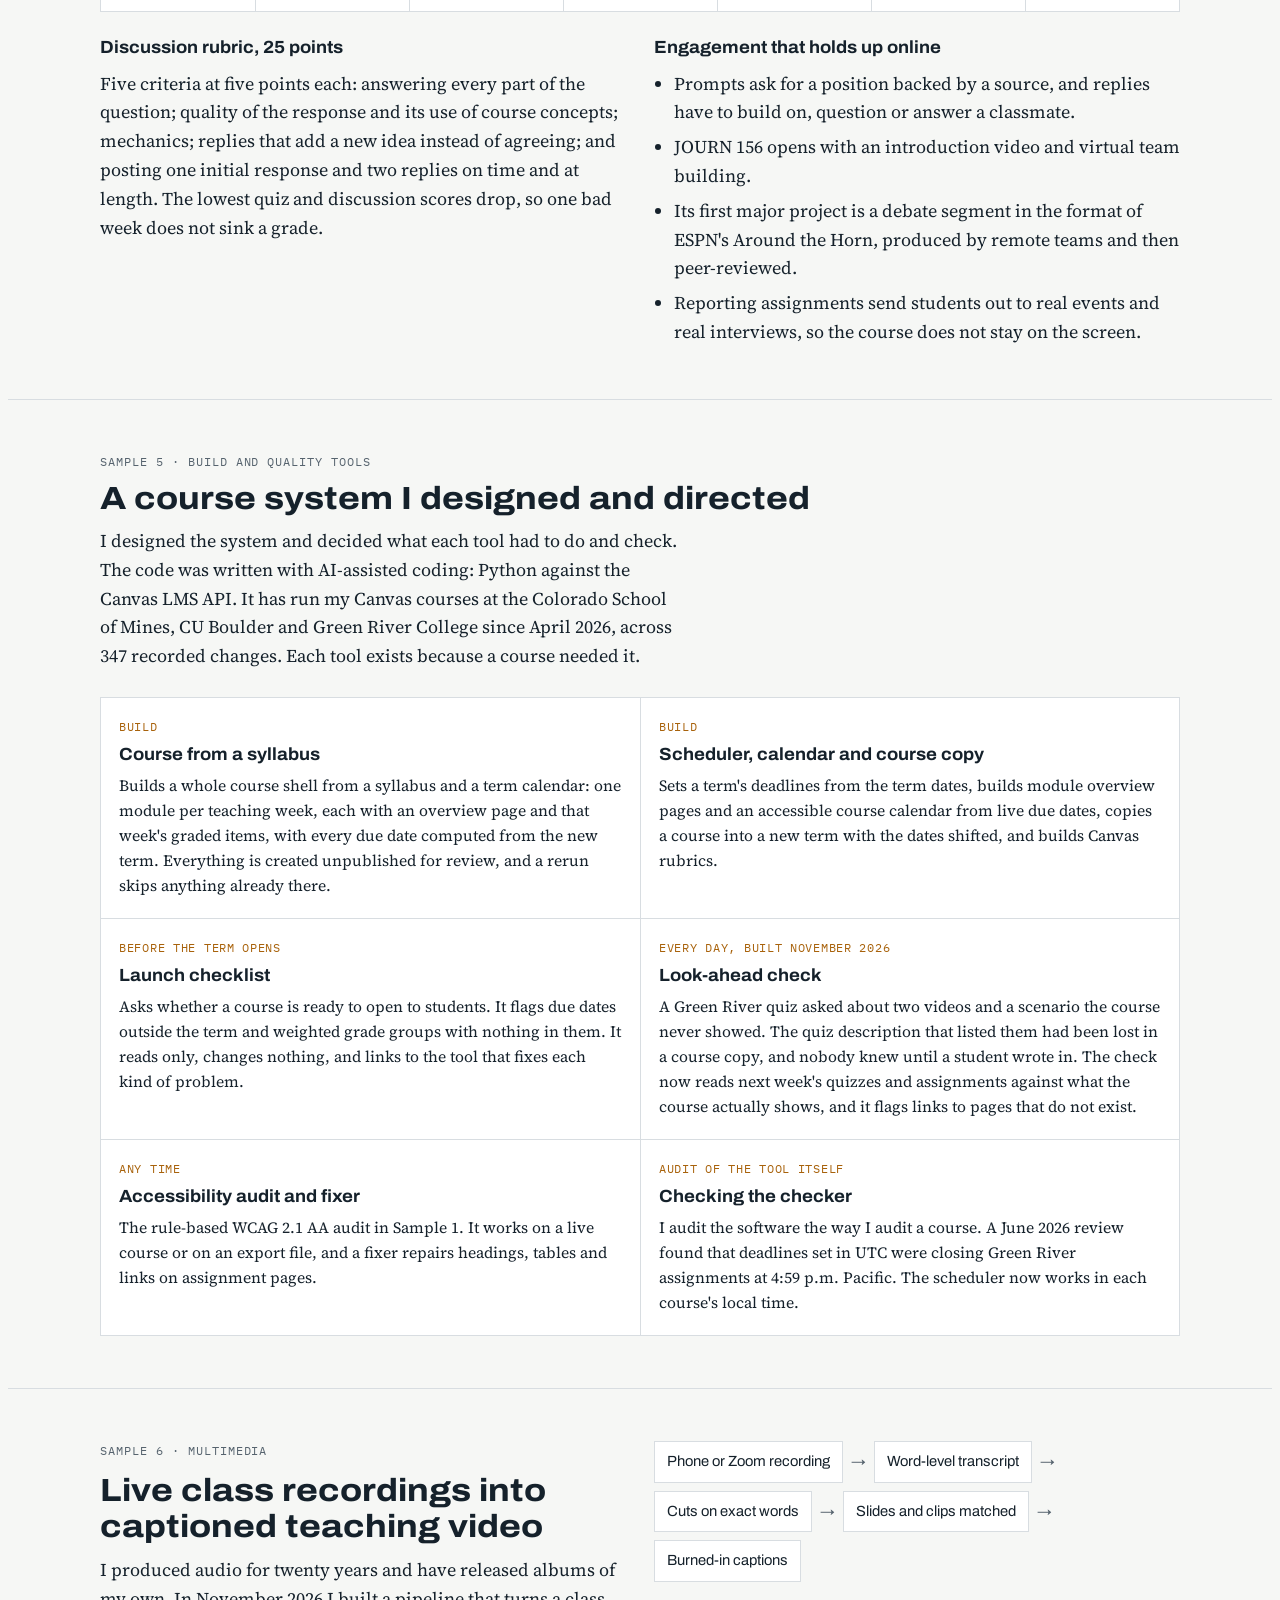
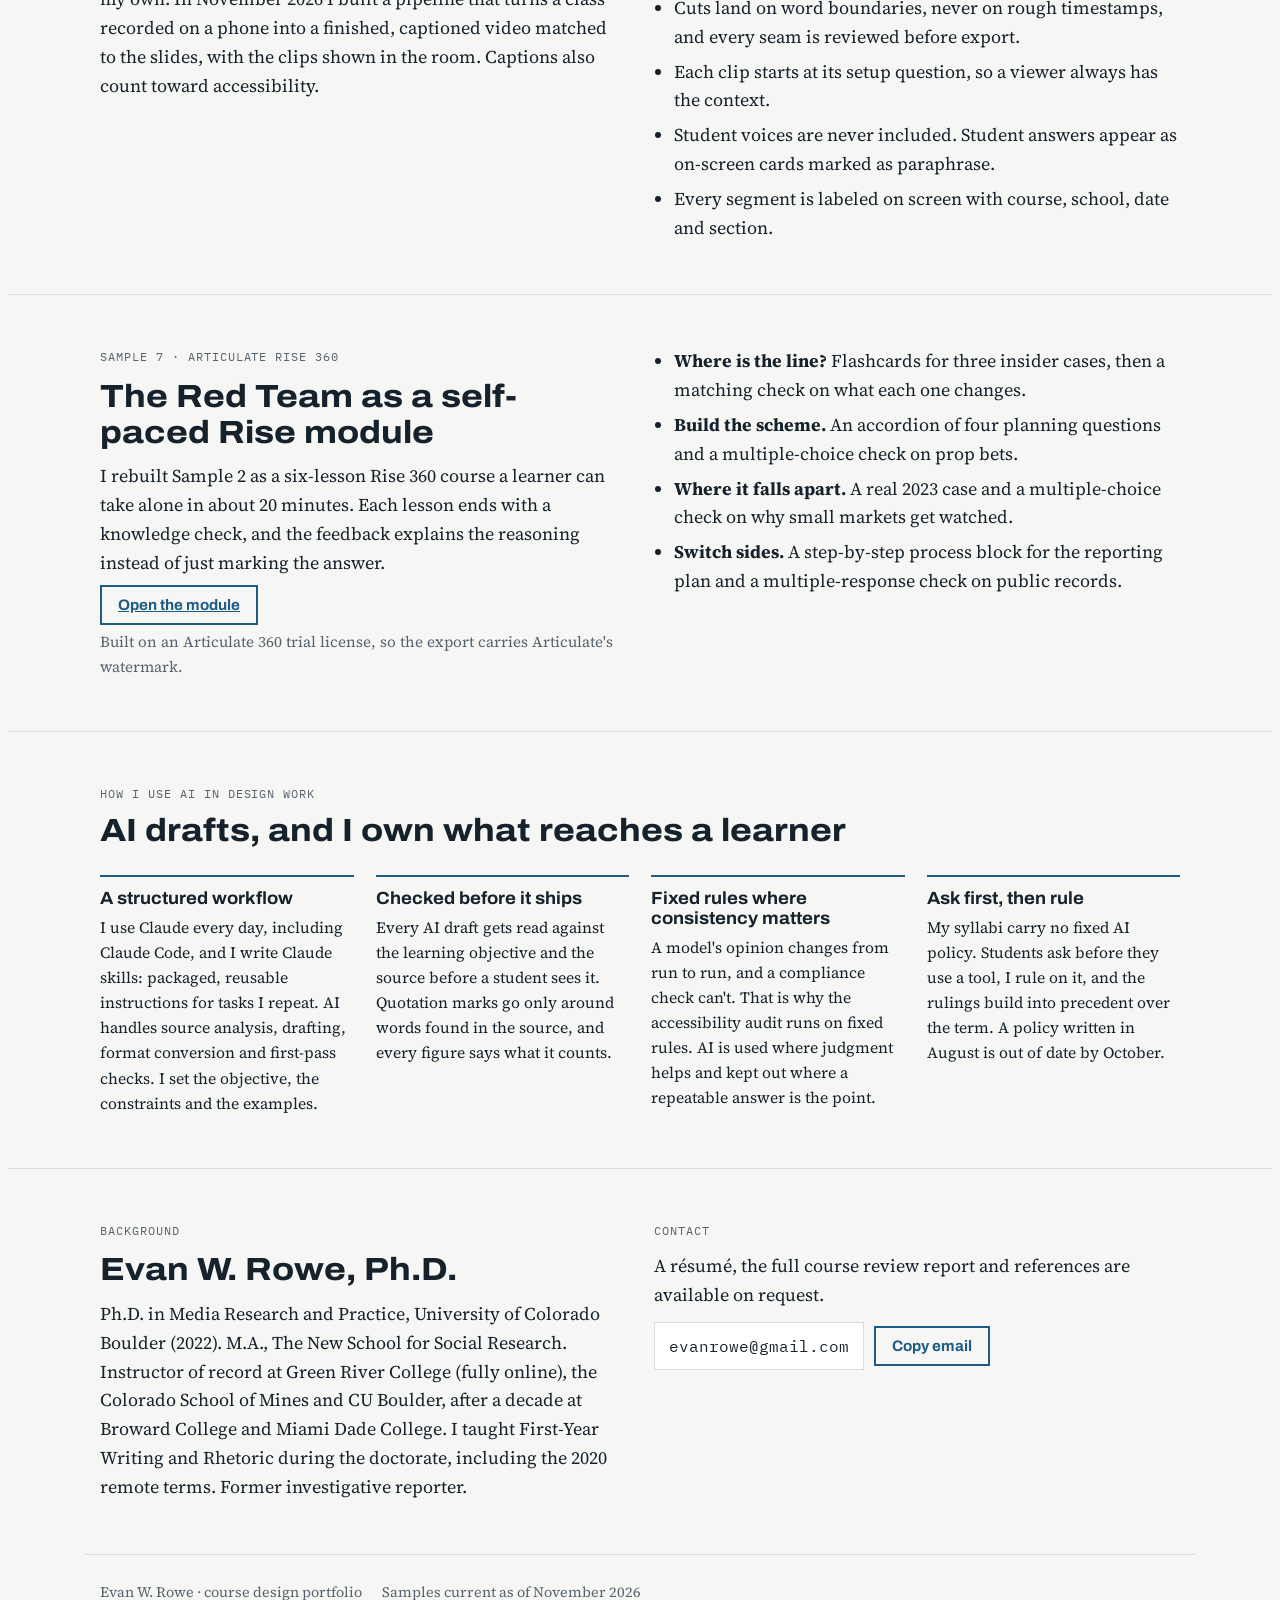
==== commit 326b7be4: "Portfolio: Sample 7, Articulate Rise 360 module (Red Team) Co-Authored-By: Claude Opus 5.5 <noreply@" ====
--- a/portfolio/index.html
+++ b/portfolio/index.html
@@ -462,6 +462,28 @@
   </div>
 </section>
 
+<section class="block" id="rise">
+  <div class="wrap">
+    <div class="two">
+      <div>
+        <span class="label">Sample 7 · Articulate Rise 360</span>
+        <h2>The Red Team as a self-paced Rise module</h2>
+        <p>I rebuilt Sample 2 as a six-lesson Rise 360 course a learner can take alone in about 20 minutes. Each lesson ends with a knowledge check, and the feedback explains the reasoning instead of just marking the answer.</p>
+        <p><a class="btn" href="rise/content/index.html">Open the module</a></p>
+        <p class="small">Built on an Articulate 360 trial license, so the export carries Articulate's watermark.</p>
+      </div>
+      <div>
+        <ul class="plain">
+          <li><b>Where is the line?</b> Flashcards for three insider cases, then a matching check on what each one changes.</li>
+          <li><b>Build the scheme.</b> An accordion of four planning questions and a multiple-choice check on prop bets.</li>
+          <li><b>Where it falls apart.</b> A real 2023 case and a multiple-choice check on why small markets get watched.</li>
+          <li><b>Switch sides.</b> A step-by-step process block for the reporting plan and a multiple-response check on public records.</li>
+        </ul>
+      </div>
+    </div>
+  </div>
+</section>
+
 <section class="block" id="ai">
   <div class="wrap">
     <div class="intro">
